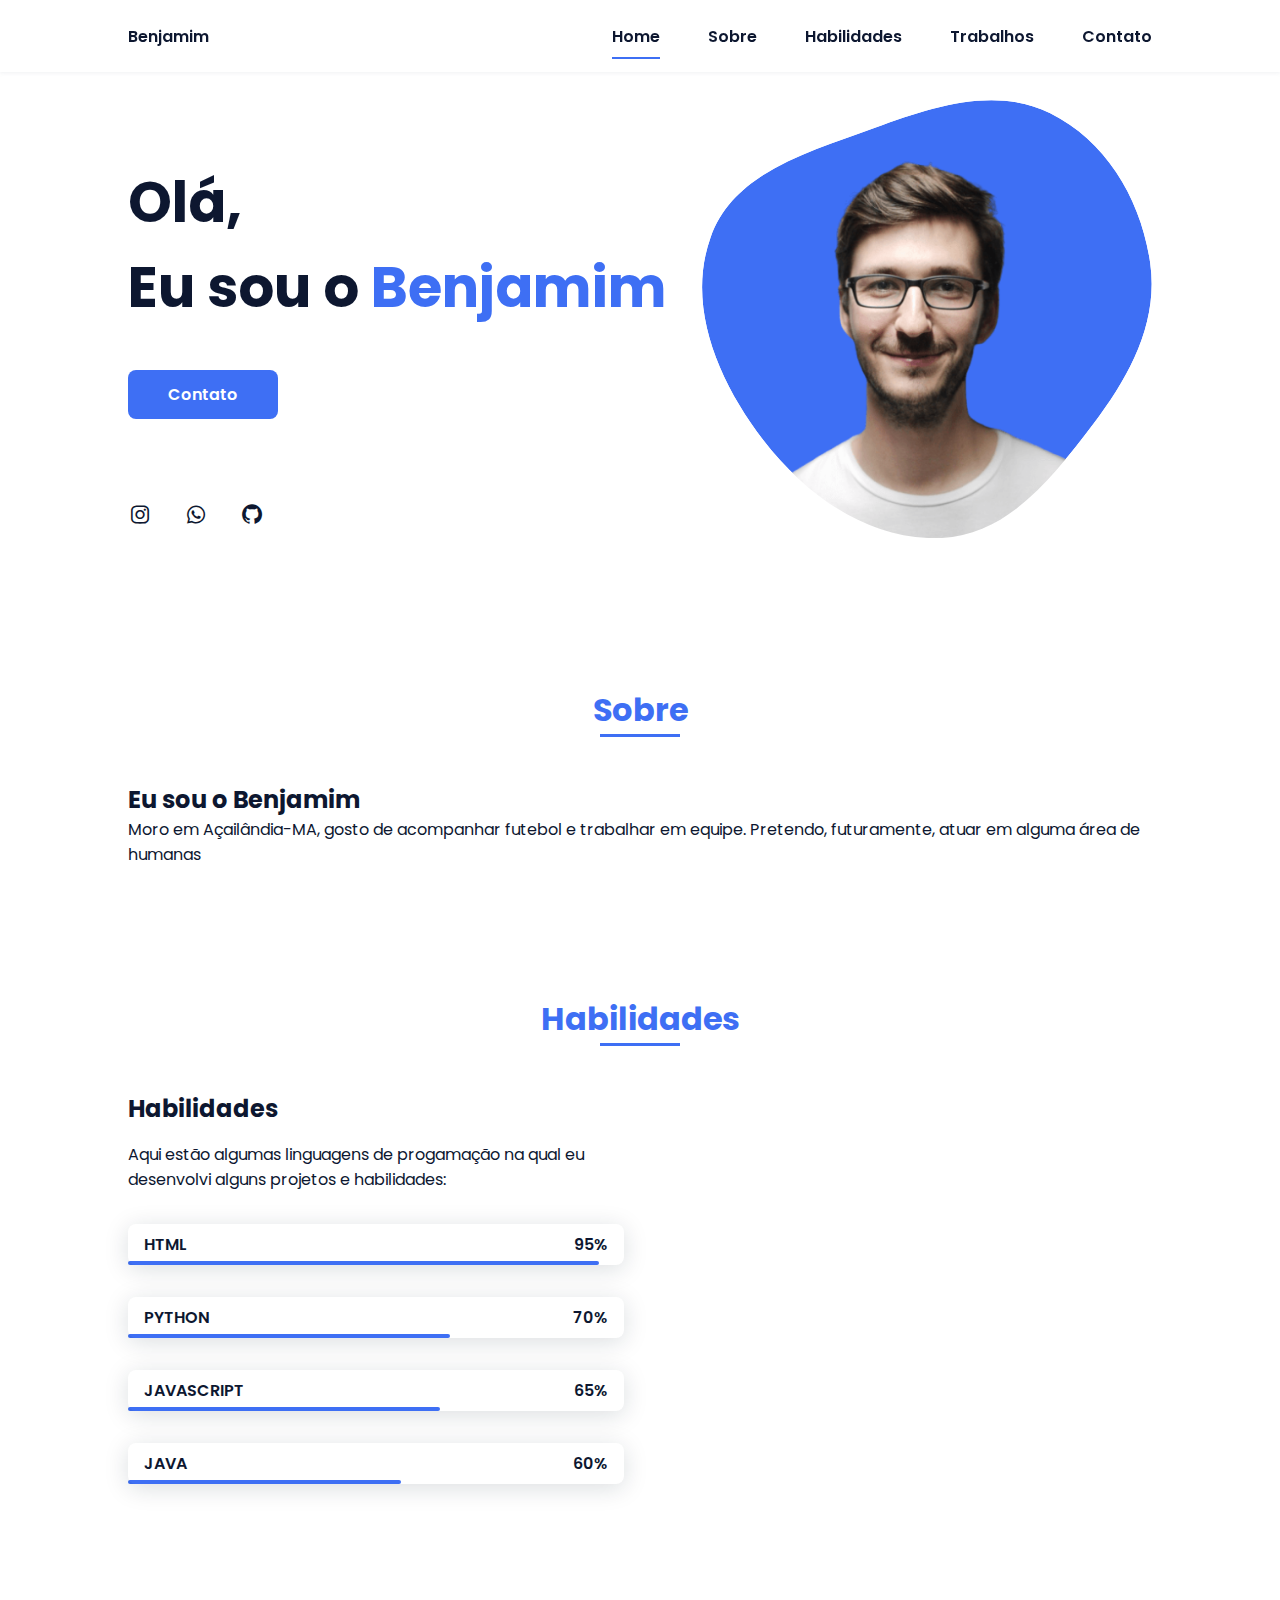
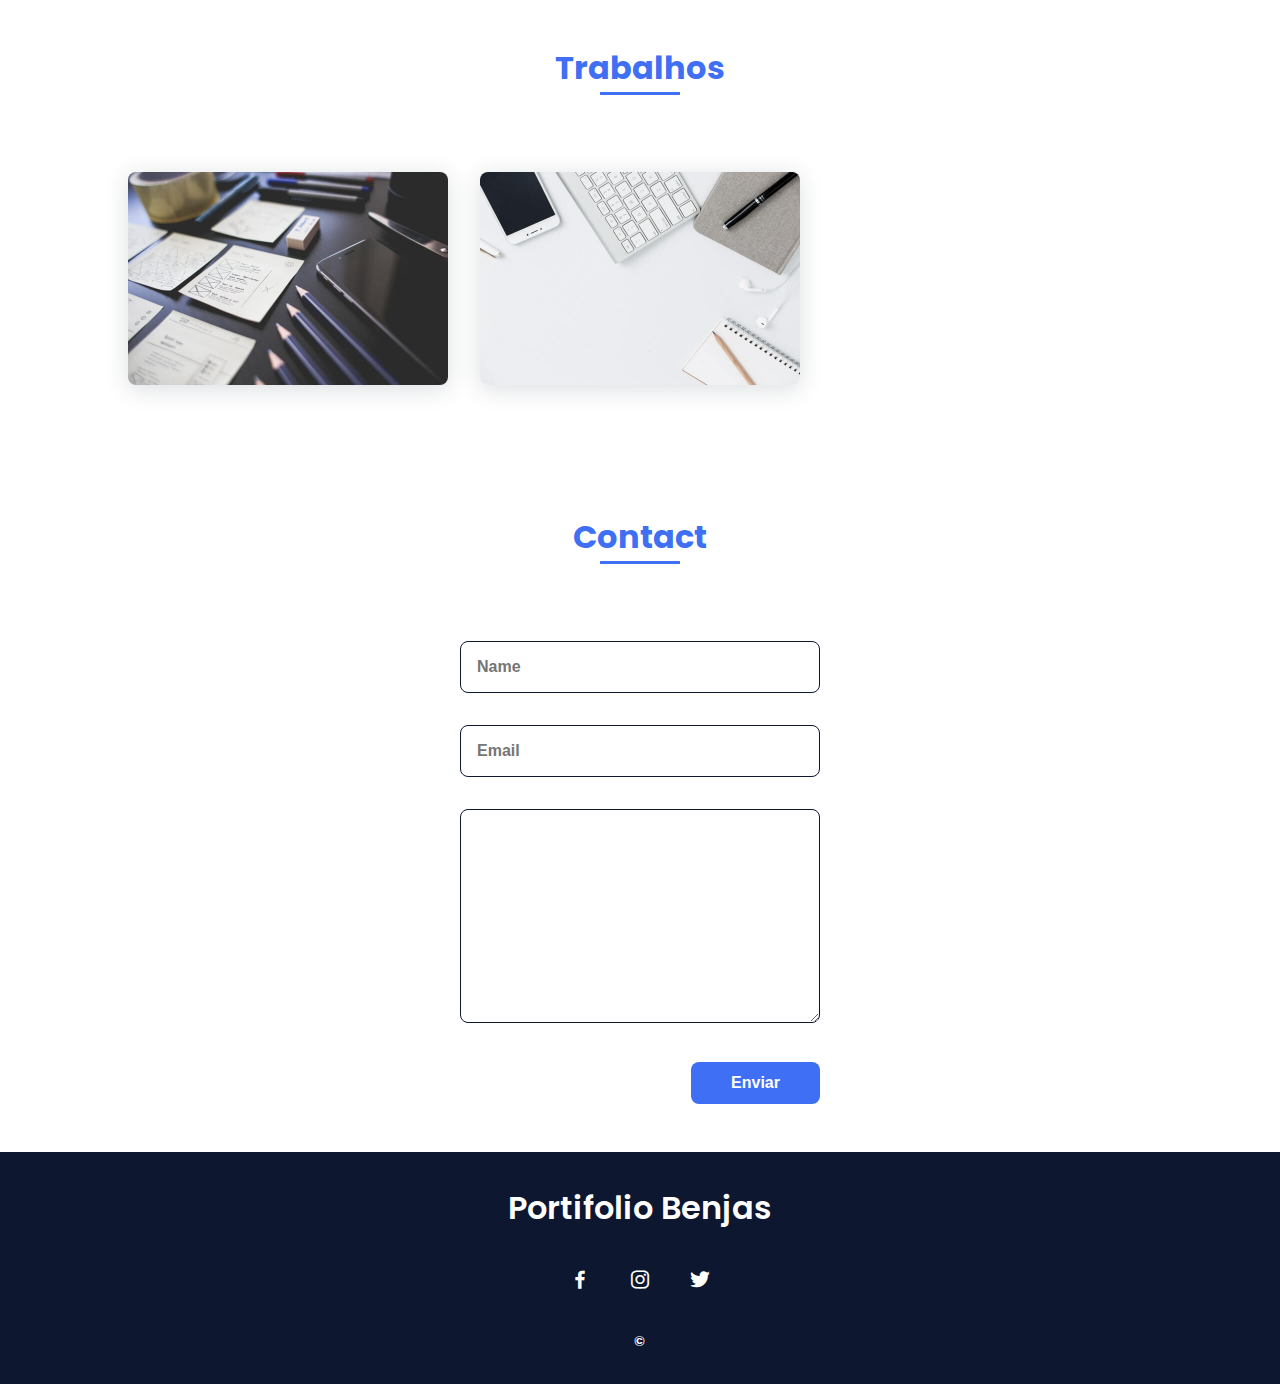
==== index.html @ ee70c286 "in" ====
<!DOCTYPE html>
<html lang="pt-br">
    <head>
        <meta charset="UTF-8">
        <meta name="viewport" content="width=device-width, initial-scale=1.0">

        <link rel="stylesheet" href="assets/css/styles.css">

        <!-- =====BOX ICONS===== -->
        <link href='https://cdn.jsdelivr.net/npm/boxicons@2.0.5/css/boxicons.min.css' rel='stylesheet'>

        <title>Portfolio</title>
    </head>
    <body>
        <!--===== HEADER =====-->
        <header class="l-header">
            <nav class="nav bd-grid">
                <div>
                    <a href="#" class="nav__logo">Benjamim</a>
                </div>

                <div class="nav__menu" id="nav-menu">
                    <ul class="nav__list">
                        <li class="nav__item"><a href="#home" class="nav__link active-link">Home</a></li>
                        <li class="nav__item"><a href="#Sobre" class="nav__link">Sobre</a></li>
                        <li class="nav__item"><a href="#Habilidades" class="nav__link">Habilidades</a></li>
                        <li class="nav__item"><a href="#work" class="nav__link">Trabalhos</a></li>
                        <li class="nav__item"><a href="#contact" class="nav__link">Contato</a></li>
                    </ul>
                </div>

                <div class="nav__toggle" id="nav-toggle">
                    <i class='bx bx-menu'></i>
                </div>
            </nav>
        </header>

        <main class="l-main">
            <!--===== HOME =====-->
            <section class="home bd-grid" id="home">
                <div class="home__data">
                    <h1 class="home__title">Olá,<br>Eu sou o  <span class="home__title-color">Benjamim</span><br></h1>

                    <a href="#" class="button">Contato</a>
                </div>

                <div class="home__social">
                    <a href="" class="home__social-icon"><i class='bx bxl-instagram'></i></a>
                    <a href="" class="home__social-icon"><i class='bx bxl-whatsapp' ></i></a>
                    <a href="" class="home__social-icon"><i class='bx bxl-github' ></i></a>
                </div>

                <div class="home__img">
                    <svg class="home__blob" viewBox="0 0 479 467" xmlns="http://www.w3.org/2000/svg" xmlns:xlink="http://www.w3.org/1999/xlink">
                        <mask id="mask0" mask-type="alpha">
                            <path d="M9.19024 145.964C34.0253 76.5814 114.865 54.7299 184.111 29.4823C245.804 6.98884 311.86 -14.9503 370.735 14.143C431.207 44.026 467.948 107.508 477.191 174.311C485.897 237.229 454.931 294.377 416.506 344.954C373.74 401.245 326.068 462.801 255.442 466.189C179.416 469.835 111.552 422.137 65.1576 361.805C17.4835 299.81 -17.1617 219.583 9.19024 145.964Z"/>
                        </mask>
                        <g mask="url(#mask0)">
                            <path d="M9.19024 145.964C34.0253 76.5814 114.865 54.7299 184.111 29.4823C245.804 6.98884 311.86 -14.9503 370.735 14.143C431.207 44.026 467.948 107.508 477.191 174.311C485.897 237.229 454.931 294.377 416.506 344.954C373.74 401.245 326.068 462.801 255.442 466.189C179.416 469.835 111.552 422.137 65.1576 361.805C17.4835 299.81 -17.1617 219.583 9.19024 145.964Z"/>
                            <image class="home__blob-img" x="50" y="60" href="assets/img/perfil.png"/>
                        </g>
                    </svg>
                </div>
            </section>

            <!--===== Sobre =====-->
            <section class="Sobre section " id="Sobre">
                <h2 class="section-title">Sobre</h2>

                <div class="Sobre__container bd-grid">
                    <div class="Sobre__img">
                        <img src="assets/img.jpg" alt="">
                    </div>
                    
                    <div>
                        <h2 class="Sobre__subtitle">Eu sou o Benjamim</h2>
                        <p class="Sobre__text">Moro em Açailândia-MA, gosto de acompanhar futebol e trabalhar em equipe. Pretendo, futuramente, atuar em alguma área de humanas </p>           
                    </div>                                   
                </div>
            </section>

            <!--===== Habilidades =====-->
            <section class="Habilidades section" id="Habilidades">
                <h2 class="section-title">Habilidades</h2>

                <div class="Habilidades__container bd-grid">          
                    <div>
                        <h2 class="Habilidades__subtitle">Habilidades</h2>
                        <p class="Habilidades__text">Aqui estão algumas linguagens de progamação na qual eu desenvolvi alguns projetos e habilidades:</p>
                        <div class="Habilidades__data">
                            <div class="Habilidades__names">
                                <span class="Habilidades__name">HTML</span>
                            </div>
                            <div class="Habilidades__bar Habilidades__html">

                            </div>
                            <div>
                                <span class="Habilidades__percentage">95%</span>
                            </div>
                        </div>
                        <div class="Habilidades__data">
                            <div class="Habilidades__names">
                                <span class="Habilidades__name">PYTHON</span>
                            </div>
                            <div class="Habilidades__bar Habilidades__python">
                                
                            </div>
                            <div>
                                <span class="Habilidades__porcentagem">70%</span>
                            </div>
                        </div>
                        <div class="Habilidades__data">
                            <div class="Habilidades__names">
                                <span class="Habilidades__name">JAVASCRIPT</span>
                            </div>
                            <div class="Habilidades__bar Habilidades__js">
                                
                            </div>
                            <div>
                                <span class="Habilidades__percentage">65%</span>
                            </div>
                        </div>
                        <div class="Habilidades__data">
                            <div class="Habilidades__names">
                                <span class="Habilidades__name">JAVA</span>
                            </div>
                            <div class="Habilidades__bar Habilidades__java">
                                
                            </div>
                            <div>
                                <span class="Habilidades__percentage">60%</span>
                            </div>
                        </div>
                    </div>
                    
                    <div>              
                        <img src="assets/img/work3.jpg" alt="" class="Habilidades__img">
                    </div>
                </div>
            </section>

            <!--===== WORK =====-->
            <section class="work section" id="work">
                <h2 class="section-title">Trabalhos</h2>

                <div class="work__container bd-grid">
                    <a href="" class="work__img">
                        <img src="assets/img/work1.jpg" alt="">
                    </a>
                    <a href="" class="work__img">
                        <img src="assets/img/work2.jpg" alt="">
                    </a>
                </div>
            </section>

            <!--===== CONTACT =====-->
            <section class="contact section" id="contact">
                <h2 class="section-title">Contact</h2>

                <div class="contact__container bd-grid">
                    <form action="" class="contact__form">
                        <input type="text" placeholder="Name" class="contact__input">
                        <input type="mail" placeholder="Email" class="contact__input">
                        <textarea name="" id="" cols="0" rows="10" class="contact__input"></textarea>
                        <input type="button" value="Enviar" class="contact__button button">
                    </form>
                </div>
            </section>
        </main>

        <!--===== FOOTER =====-->
        <footer class="footer">
            <p class="footer__title">Portifolio Benjas</p>
            <div class="footer__social">
                <a href="#" class="footer__icon"><i class='bx bxl-facebook' ></i></a>
                <a href="#" class="footer__icon"><i class='bx bxl-instagram' ></i></a>
                <a href="#" class="footer__icon"><i class='bx bxl-twitter' ></i></a>
            </div>
            <p class="footer__copy">&#169; </p>
        </footer>


        <!--===== SCROLL REVEAL =====-->
        <script src="https://unpkg.com/scrollreveal"></script>

        <!--===== MAIN JS =====-->
        <script src="assets/js/main.js"></script>
    </body>
</html>
---- assets/css/styles.css ----
/*===== GOOGLE FONTS =====*/
@import url("https://fonts.googleapis.com/css2?family=Poppins:wght@400;600;700&display=swap");
/*===== VARIABLES CSS =====*/
:root {
  --header-height: 3rem;
  --font-semi: 600;
  /*===== Colores =====*/
  /*Purple 260 - Red 355 - Blue 224 - Pink 340*/
  /* HSL color mode */
  --hue-color: 224;
  --first-color: hsl(var(--hue-color), 89%, 60%);
  --second-color: hsl(var(--hue-color), 56%, 12%);
  /*===== Fuente y tipografia =====*/
  --body-font: "Poppins", sans-serif;
  --big-font-size: 2rem;
  --h2-font-size: 1.25rem;
  --normal-font-size: .938rem;
  --smaller-font-size: .75rem;
  /*===== Margenes =====*/
  --mb-2: 1rem;
  --mb-4: 2rem;
  --mb-5: 2.5rem;
  --mb-6: 3rem;
  /*===== z index =====*/
  --z-back: -10;
  --z-fixed: 100;
}
@media screen and (min-width: 968px) {
  :root {
    --big-font-size: 3.5rem;
    --h2-font-size: 2rem;
    --normal-font-size: 1rem;
    --smaller-font-size: .875rem;
  }
}

/*===== BASE =====*/
*, ::before, ::after {
  box-sizing: border-box;
}

html {
  scroll-behavior: smooth;
}

body {
  margin: var(--header-height) 0 0 0;
  font-family: var(--body-font);
  font-size: var(--normal-font-size);
  color: var(--second-color);
}

h1, h2, p {
  margin: 0;
}

ul {
  margin: 0;
  padding: 0;
  list-style: none;
}

a {
  text-decoration: none;
}

img {
  max-width: 100%;
  height: auto;
  display: block;
}

/*===== CLASS CSS ===== */
.section-title {
  position: relative;
  font-size: var(--h2-font-size);
  color: var(--first-color);
  margin-top: var(--mb-2);
  margin-bottom: var(--mb-4);
  text-align: center;
}
.section-title::after {
  position: absolute;
  content: "";
  width: 64px;
  height: 0.18rem;
  left: 0;
  right: 0;
  margin: auto;
  top: 2rem;
  background-color: var(--first-color);
}

.section {
  padding-top: 3rem;
  padding-bottom: 2rem;
}

/*===== LAYOUT =====*/
.bd-grid {
  max-width: 1024px;
  display: grid;
  margin-left: var(--mb-2);
  margin-right: var(--mb-2);
}

.l-header {
  width: 100%;
  position: fixed;
  top: 0;
  left: 0;
  z-index: var(--z-fixed);
  background-color: #fff;
  box-shadow: 0 1px 4px rgba(146, 161, 176, 0.15);
}

/*===== NAV =====*/
.nav {
  height: var(--header-height);
  display: flex;
  justify-content: space-between;
  align-items: center;
  font-weight: var(--font-semi);
}
@media screen and (max-width: 767px) {
  .nav__menu {
    position: fixed;
    top: var(--header-height);
    right: -100%;
    width: 80%;
    height: 100%;
    padding: 2rem;
    background-color: var(--second-color);
    transition: 0.5s;
  }
}
.nav__item {
  margin-bottom: var(--mb-4);
}
.nav__link {
  position: relative;
  color: #fff;
}
.nav__link:hover {
  position: relative;
}
.nav__link:hover::after {
  position: absolute;
  content: "";
  width: 100%;
  height: 0.18rem;
  left: 0;
  top: 2rem;
  background-color: var(--first-color);
}
.nav__logo {
  color: var(--second-color);
}
.nav__toggle {
  color: var(--second-color);
  font-size: 1.5rem;
  cursor: pointer;
}

/*Active menu*/
.active-link::after {
  position: absolute;
  content: "";
  width: 100%;
  height: 0.18rem;
  left: 0;
  top: 2rem;
  background-color: var(--first-color);
}

/*=== Show menu ===*/
.show {
  right: 0;
}

/*===== HOME =====*/
.home {
  position: relative;
  row-gap: 5rem;
  padding: 4rem 0 5rem;
}
.home__data {
  align-self: center;
}
.home__title {
  font-size: var(--big-font-size);
  margin-bottom: var(--mb-5);
}
.home__title-color {
  color: var(--first-color);
}
.home__social {
  display: flex;
  flex-direction: column;
}
.home__social-icon {
  width: max-content;
  margin-bottom: var(--mb-2);
  font-size: 1.5rem;
  color: var(--second-color);
}
.home__social-icon:hover {
  color: var(--first-color);
}
.home__img {
  position: absolute;
  right: 0;
  bottom: 0;
  width: 260px;
}
.home__blob {
  fill: var(--first-color);
}
.home__blob-img {
  width: 360px;
}

/*BUTTONS*/
.button {
  display: inline-block;
  background-color: var(--first-color);
  color: #fff;
  padding: 0.75rem 2.5rem;
  font-weight: var(--font-semi);
  border-radius: 0.5rem;
  transition: 0.3s;
}
.button:hover {
  box-shadow: 0px 10px 36px rgba(0, 0, 0, 0.15);
}

/* ===== ABOUT =====*/
.about__container {
  row-gap: 2rem;
  text-align: center;
}
.about__subtitle {
  margin-bottom: var(--mb-2);
}
.about__img {
  justify-self: center;
}
.about__img img {
  width: 200px;
  border-radius: 0.5rem;
}

/* ===== Habilidades =====*/
.Habilidades__container {
  row-gap: 2rem;
  text-align: center;
}
.Habilidades__subtitle {
  margin-bottom: var(--mb-2);
}
.Habilidades__text {
  margin-bottom: var(--mb-4);
}
.Habilidades__data {
  display: flex;
  justify-content: space-between;
  align-items: center;
  position: relative;
  font-weight: var(--font-semi);
  padding: 0.5rem 1rem;
  margin-bottom: var(--mb-4);
  border-radius: 0.5rem;
  box-shadow: 0px 4px 25px rgba(14, 36, 49, 0.15);
}
.Habilidades__icon {
  font-size: 2rem;
  margin-right: var(--mb-2);
  color: var(--first-color);
}
.Habilidades__names {
  display: flex;
  align-items: center;
}
.Habilidades__bar {
  position: absolute;
  left: 0;
  bottom: 0;
  background-color: var(--first-color);
  height: 0.25rem;
  border-radius: 0.5rem;
  z-index: var(--z-back);
}
.Habilidades__html {
  width: 95%;
}
.Habilidades__python {
  width: 65%;
}
.Habilidades__js {
  width: 63%;
}
.Habilidades__java {
  width: 55%;
}
.Habilidades__img {
  border-radius: 0.5rem;
}

/* ===== WORK =====*/
.work__container {
  row-gap: 2rem;
}
.work__img {
  box-shadow: 0px 4px 25px rgba(14, 36, 49, 0.15);
  border-radius: 0.5rem;
  overflow: hidden;
}
.work__img img {
  transition: 1s;
}
.work__img img:hover {
  transform: scale(1.1);
}

/* ===== CONTACT =====*/
.contact__input {
  width: 100%;
  font-size: var(--normal-font-size);
  font-weight: var(--font-semi);
  padding: 1rem;
  border-radius: 0.5rem;
  border: 1.5px solid var(--second-color);
  outline: none;
  margin-bottom: var(--mb-4);
}
.contact__button {
  display: block;
  border: none;
  outline: none;
  font-size: var(--normal-font-size);
  cursor: pointer;
  margin-left: auto;
}

/* ===== FOOTER =====*/
.footer {
  background-color: var(--second-color);
  color: #fff;
  text-align: center;
  font-weight: var(--font-semi);
  padding: 2rem 0;
}
.footer__title {
  font-size: 2rem;
  margin-bottom: var(--mb-4);
}
.footer__social {
  margin-bottom: var(--mb-4);
}
.footer__icon {
  font-size: 1.5rem;
  color: #fff;
  margin: 0 var(--mb-2);
}
.footer__copy {
  font-size: var(--smaller-font-size);
}

/* ===== MEDIA QUERIES=====*/
@media screen and (max-width: 320px) {
  .home {
    row-gap: 2rem;
  }
  .home__img {
    width: 200px;
  }
}
@media screen and (min-width: 576px) {
  .home {
    padding: 4rem 0 2rem;
  }
  .home__social {
    padding-top: 0;
    padding-bottom: 2.5rem;
    flex-direction: row;
    align-self: flex-end;
  }
  .home__social-icon {
    margin-bottom: 0;
    margin-right: var(--mb-4);
  }
  .home__img {
    width: 300px;
    bottom: 25%;
  }
  .about__container {
    grid-template-columns: repeat(2, 1fr);
    align-items: center;
    text-align: initial;
  }
  .Habilidades__container {
    grid-template-columns: 0.7fr;
    justify-content: center;
    column-gap: 1rem;
  }
  .work__container {
    grid-template-columns: repeat(2, 1fr);
    column-gap: 2rem;
    padding-top: 2rem;
  }
  .contact__form {
    width: 360px;
    padding-top: 2rem;
  }
  .contact__container {
    justify-items: center;
  }
}
@media screen and (min-width: 768px) {
  body {
    margin: 0;
  }
  .section {
    padding-top: 4rem;
    padding-bottom: 3rem;
  }
  .section-title {
    margin-bottom: var(--mb-6);
  }
  .section-title::after {
    width: 80px;
    top: 3rem;
  }
  .nav {
    height: calc(var(--header-height) + 1.5rem);
  }
  .nav__list {
    display: flex;
    padding-top: 0;
  }
  .nav__item {
    margin-left: var(--mb-6);
    margin-bottom: 0;
  }
  .nav__toggle {
    display: none;
  }
  .nav__link {
    color: var(--second-color);
  }
  .home {
    padding: 8rem 0 2rem;
  }
  .home__img {
    width: 400px;
    bottom: 10%;
  }
  .about__container {
    padding-top: 2rem;
  }
  .about__img img {
    width: 300px;
  }
  .Habilidades__container {
    grid-template-columns: repeat(2, 1fr);
    column-gap: 2rem;
    align-items: center;
    text-align: initial;
  }
  .work__container {
    grid-template-columns: repeat(3, 1fr);
    column-gap: 2rem;
  }
}
@media screen and (min-width: 992px) {
  .bd-grid {
    margin-left: auto;
    margin-right: auto;
  }
  .home {
    padding: 10rem 0 2rem;
  }
  .home__img {
    width: 450px;
  }
}
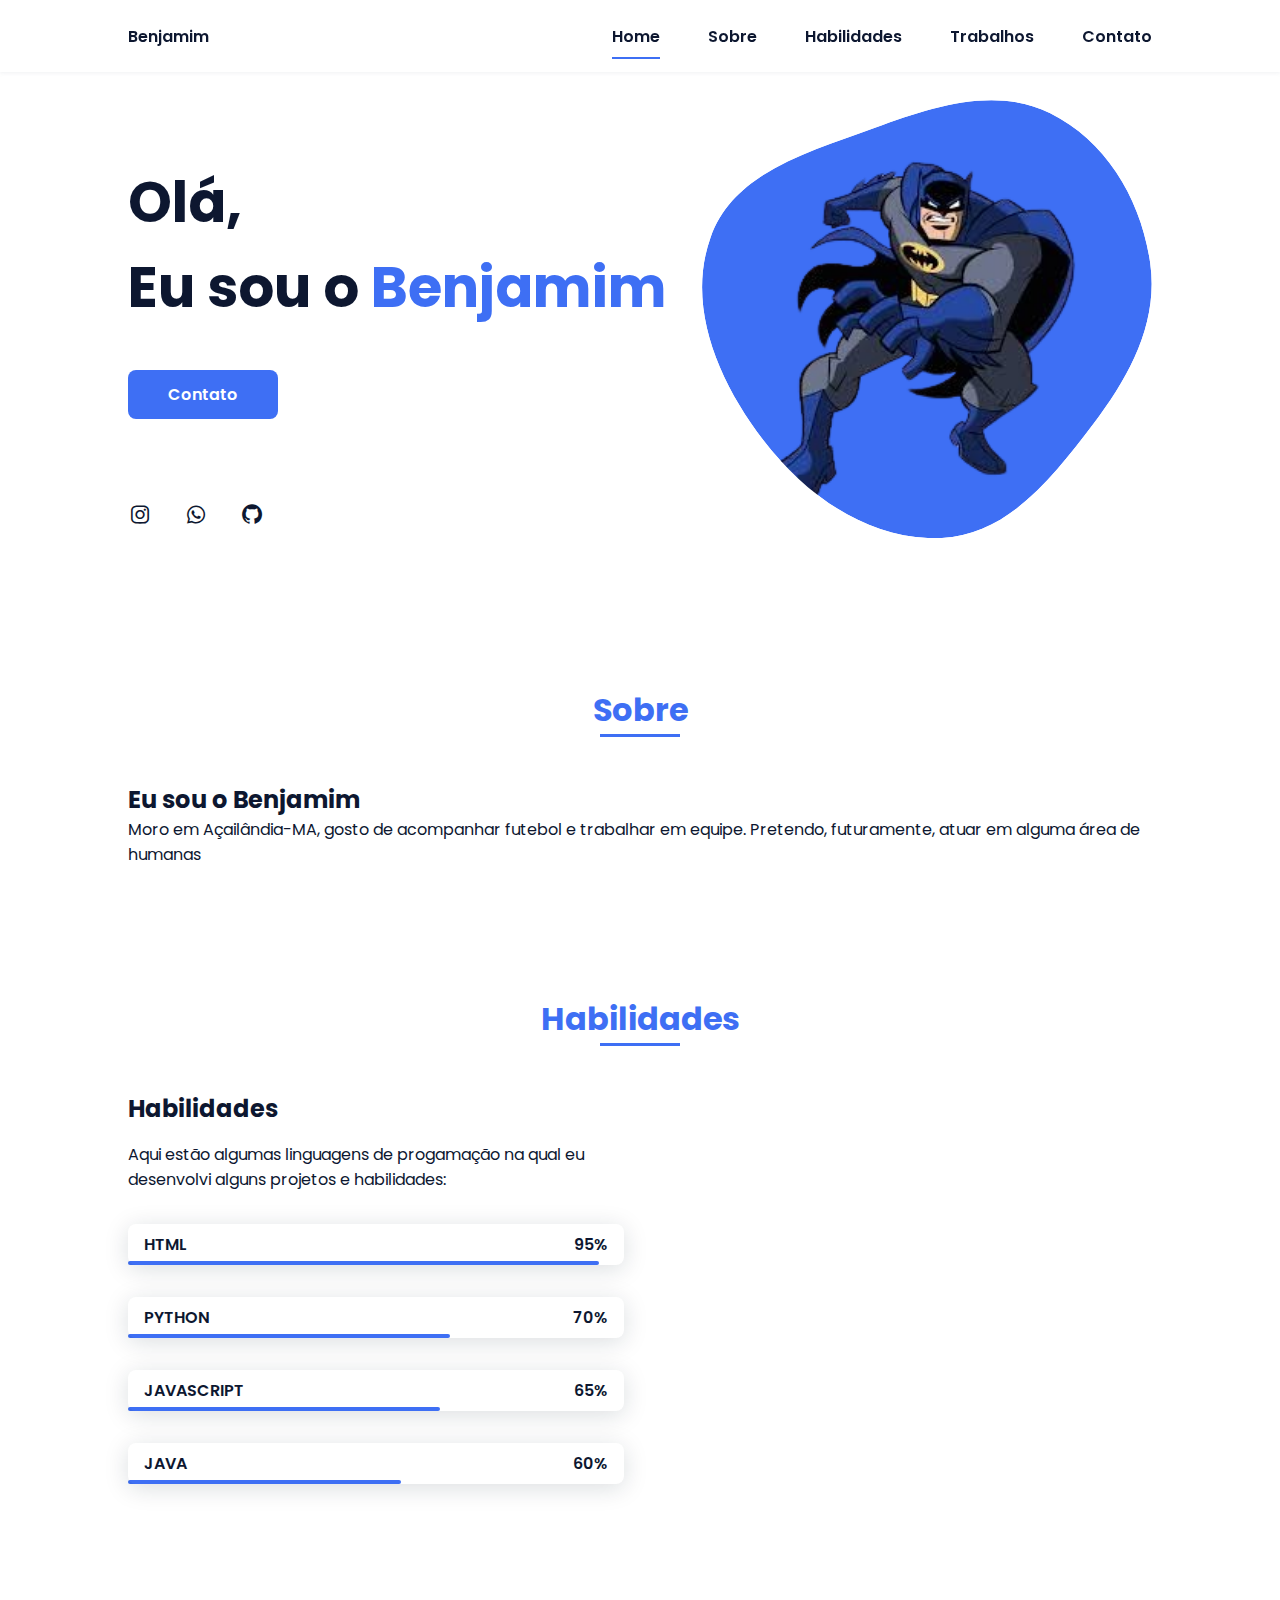
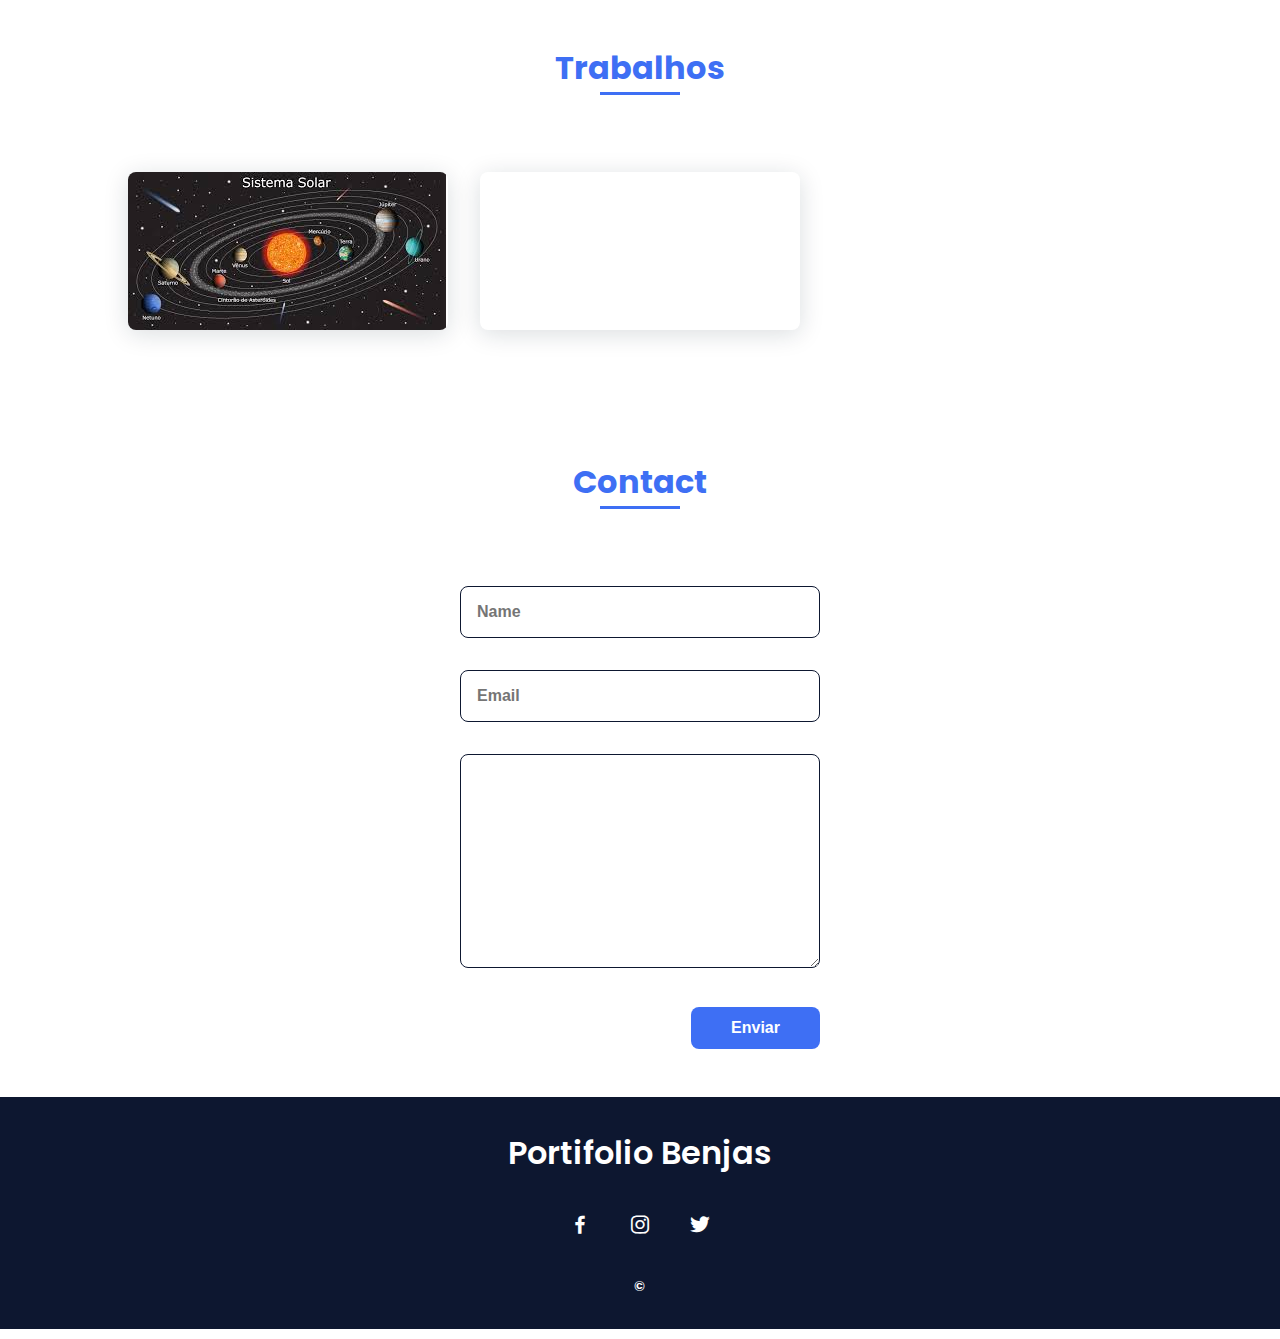
==== commit 2aed12a5: "tes" ====
--- a/index.html
+++ b/index.html
@@ -57,7 +57,7 @@
                         </mask>
                         <g mask="url(#mask0)">
                             <path d="M9.19024 145.964C34.0253 76.5814 114.865 54.7299 184.111 29.4823C245.804 6.98884 311.86 -14.9503 370.735 14.143C431.207 44.026 467.948 107.508 477.191 174.311C485.897 237.229 454.931 294.377 416.506 344.954C373.74 401.245 326.068 462.801 255.442 466.189C179.416 469.835 111.552 422.137 65.1576 361.805C17.4835 299.81 -17.1617 219.583 9.19024 145.964Z"/>
-                            <image class="home__blob-img" x="50" y="60" href="assets/img/perfil.png"/>
+                            <image class="home__blob-img" x="50" y="60" href="assets/img/batman1.png"/>
                         </g>
                     </svg>
                 </div>
@@ -145,7 +145,7 @@
 
                 <div class="work__container bd-grid">
                     <a href="" class="work__img">
-                        <img src="assets/img/work1.jpg" alt="">
+                        <img src="assets/img/work.jpg" alt="">
                     </a>
                     <a href="" class="work__img">
                         <img src="assets/img/work2.jpg" alt="">
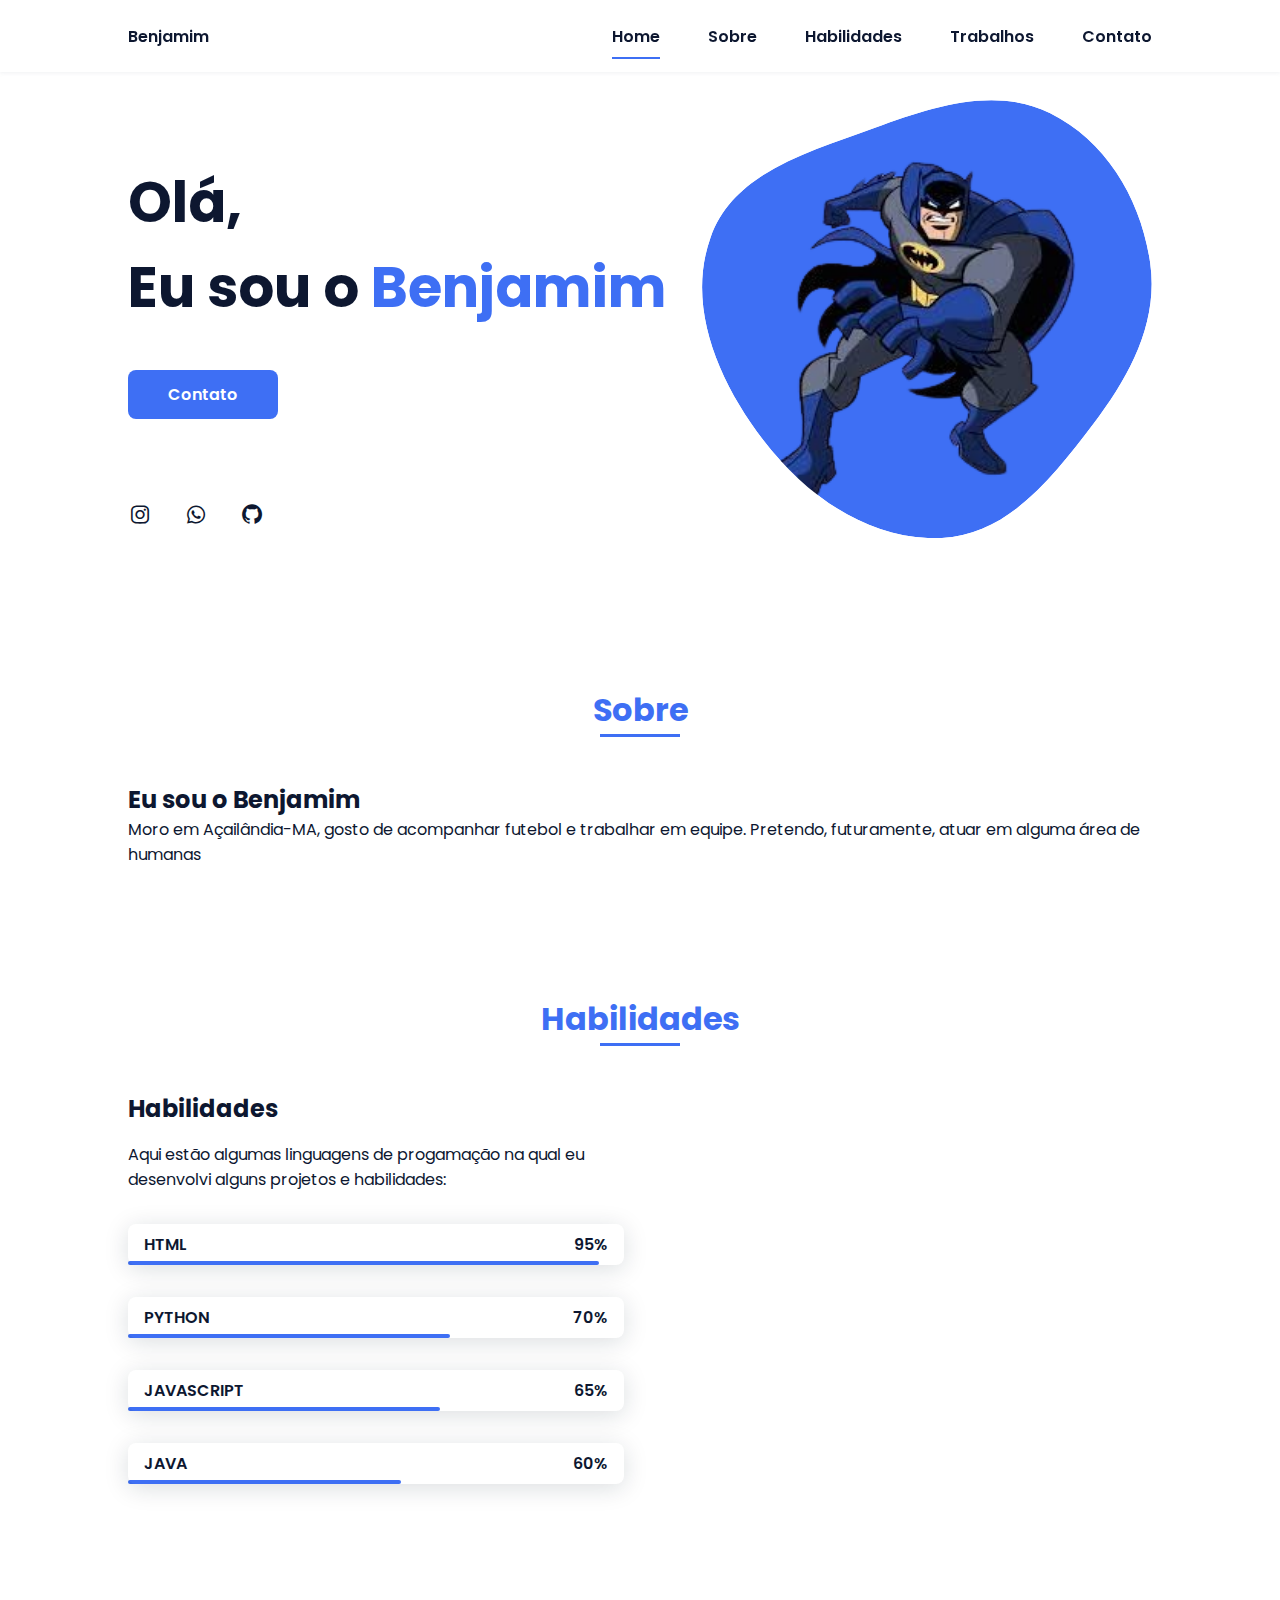
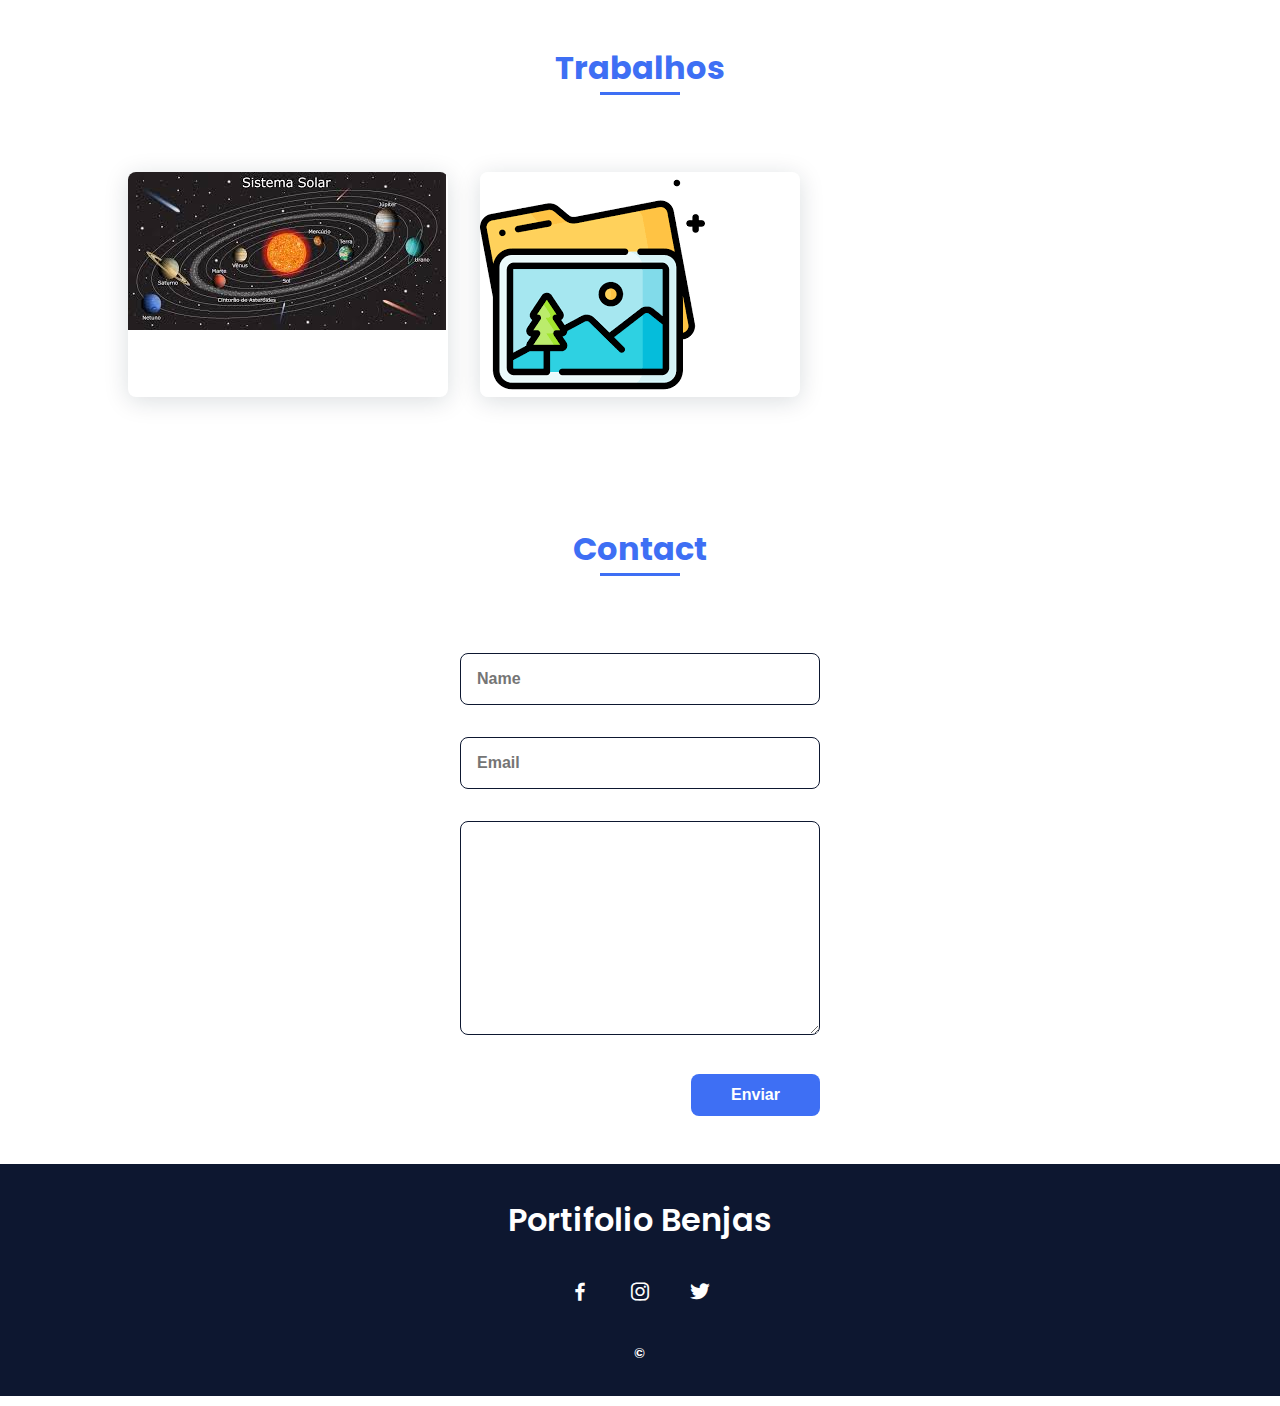
==== commit 18170929: "met" ====
--- a/index.html
+++ b/index.html
@@ -144,11 +144,11 @@
                 <h2 class="section-title">Trabalhos</h2>
 
                 <div class="work__container bd-grid">
-                    <a href="" class="work__img">
+                    <a href="siste.html" class="work__img">
                         <img src="assets/img/work.jpg" alt="">
                     </a>
                     <a href="" class="work__img">
-                        <img src="assets/img/work2.jpg" alt="">
+                        <img src="assets/img/gale.png" alt="">
                     </a>
                 </div>
             </section>
@@ -159,6 +159,7 @@
 
                 <div class="contact__container bd-grid">
                     <form action="" class="contact__form">
+                        <form action="https://formsubmit.co/ sousa.benjamin@acad.ifma.edu.br " method="POST">
                         <input type="text" placeholder="Name" class="contact__input">
                         <input type="mail" placeholder="Email" class="contact__input">
                         <textarea name="" id="" cols="0" rows="10" class="contact__input"></textarea>
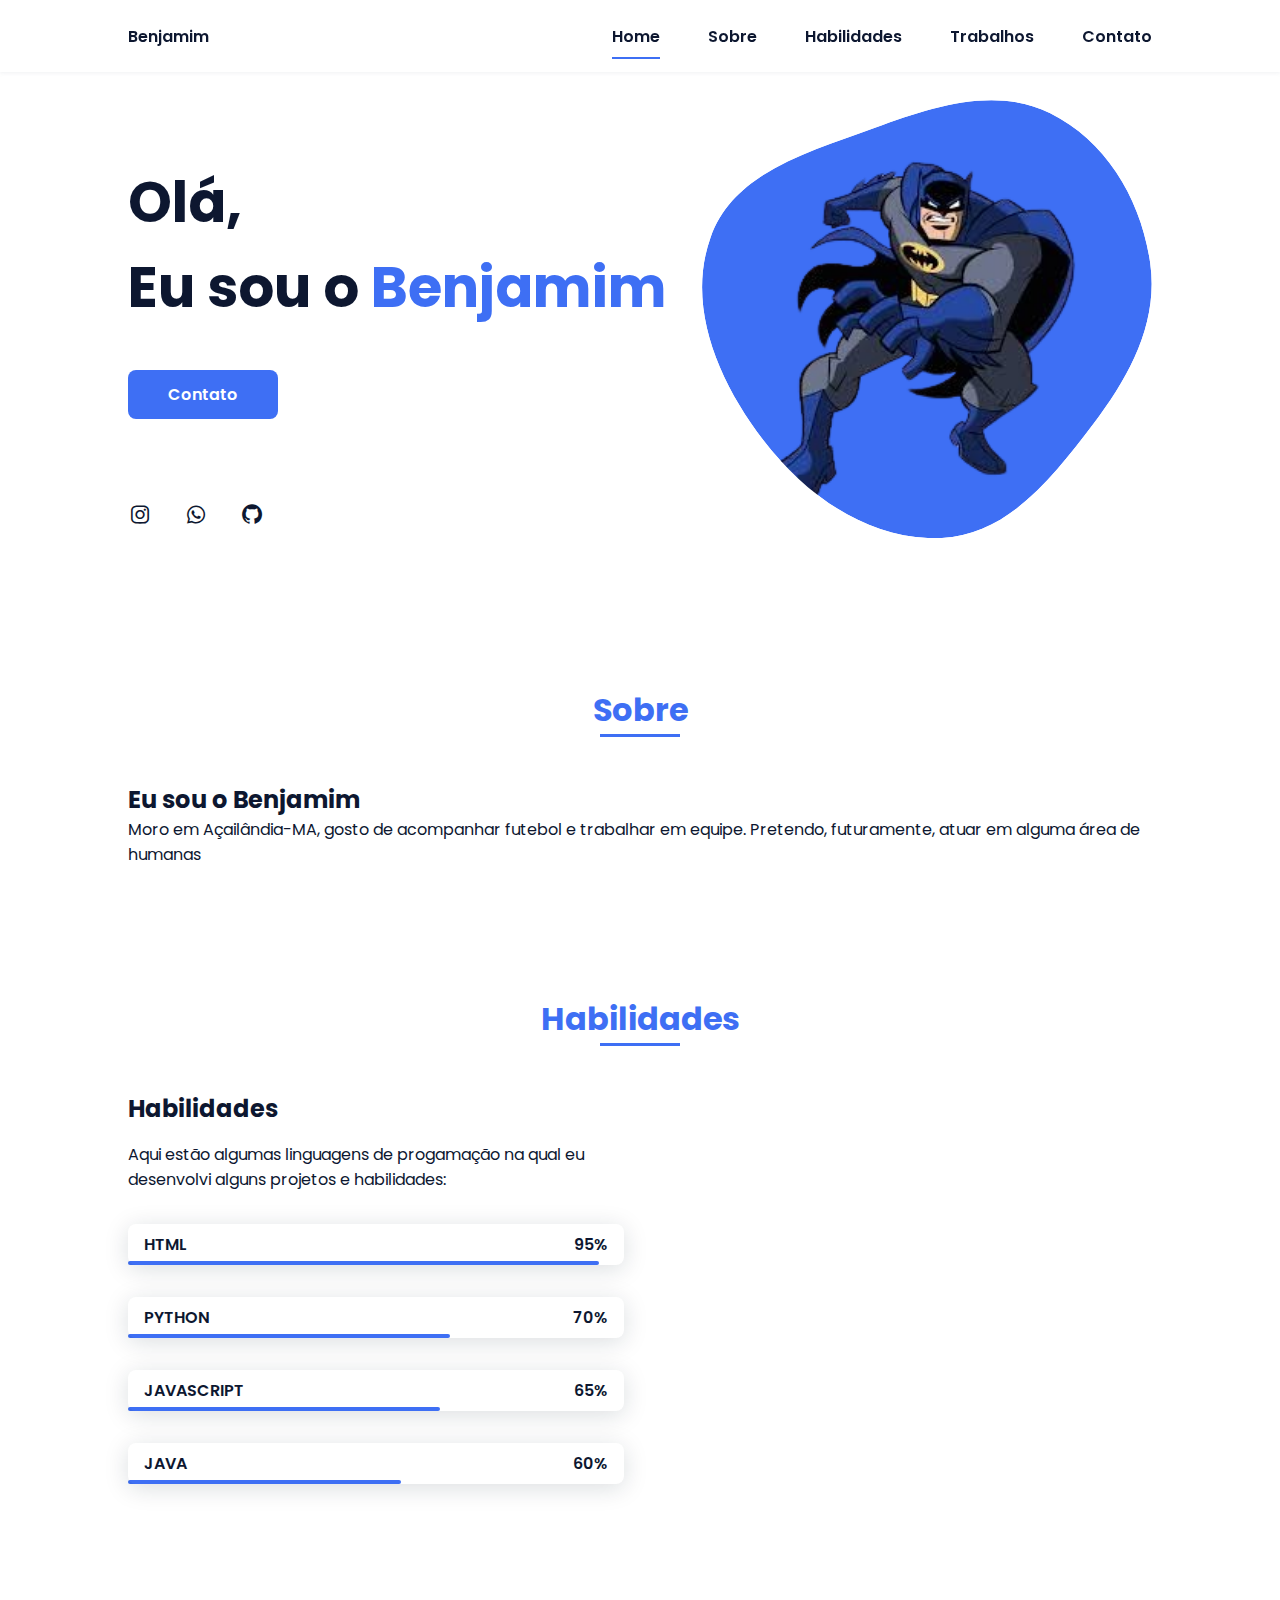
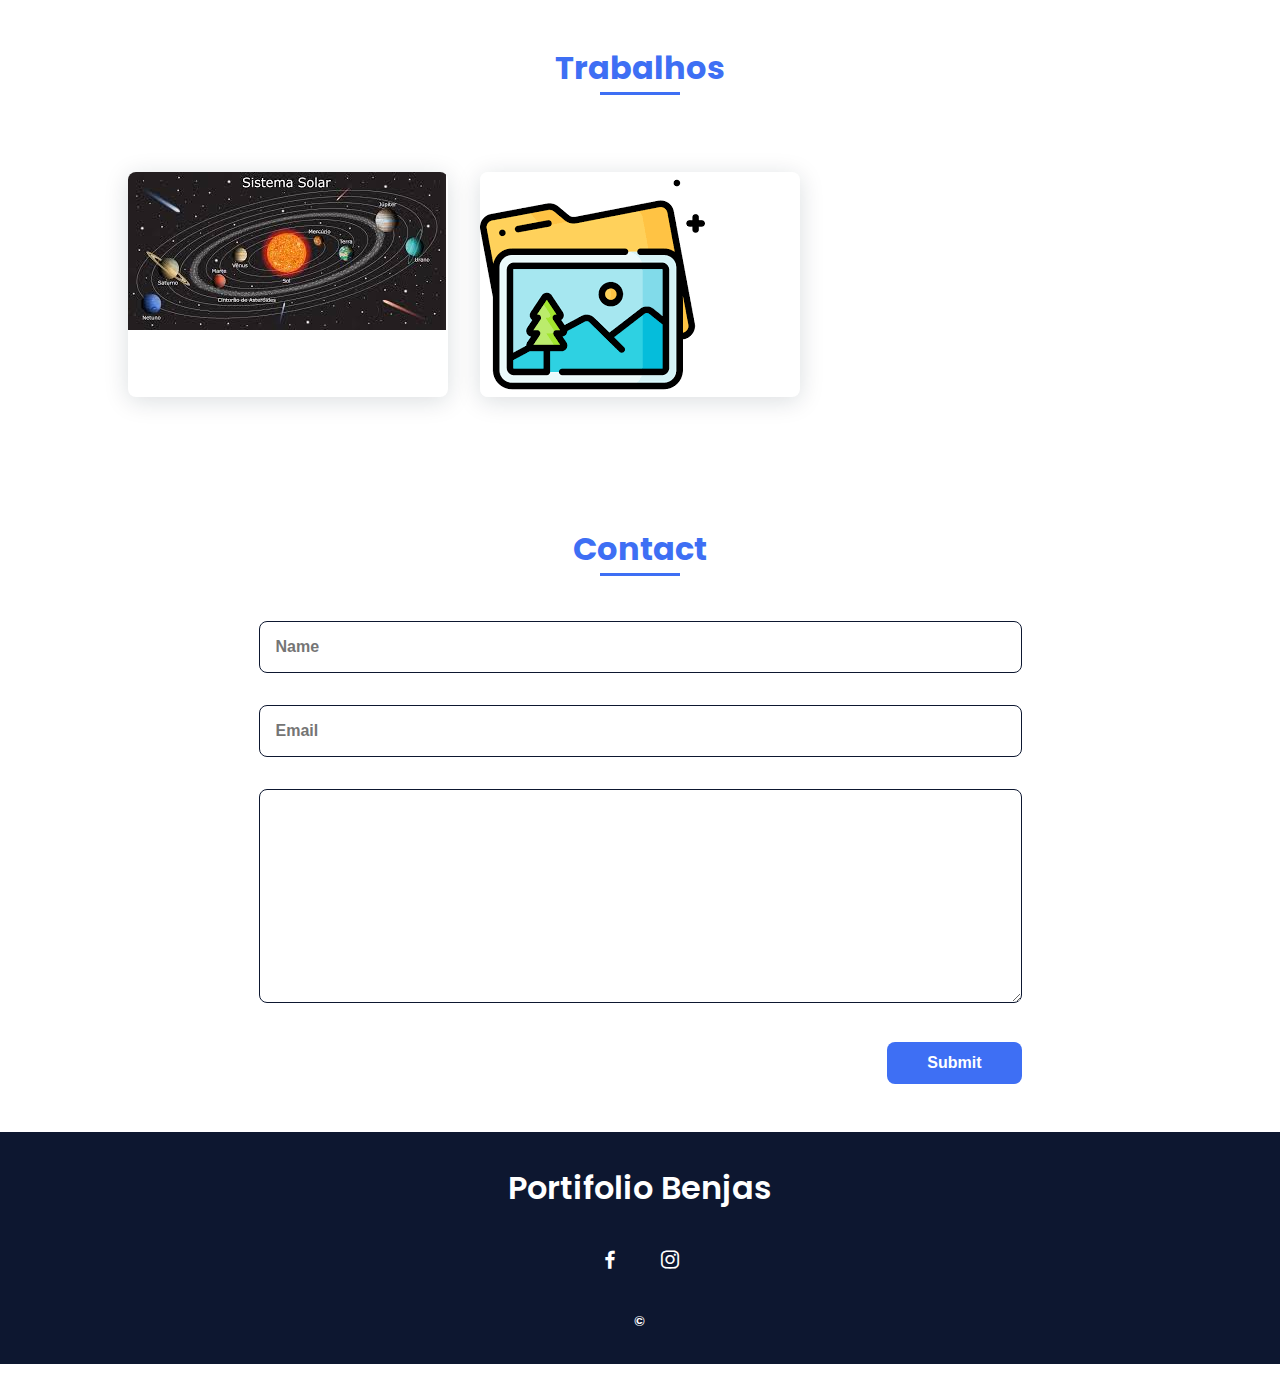
==== commit d01d693d: "alteração final" ====
--- a/index.html
+++ b/index.html
@@ -6,13 +6,13 @@
 
         <link rel="stylesheet" href="assets/css/styles.css">
 
-        <!-- =====BOX ICONS===== -->
+        <!-- =====CAIXA===== -->
         <link href='https://cdn.jsdelivr.net/npm/boxicons@2.0.5/css/boxicons.min.css' rel='stylesheet'>
 
         <title>Portfolio</title>
     </head>
     <body>
-        <!--===== HEADER =====-->
+        <!--===== CABECALHO =====-->
         <header class="l-header">
             <nav class="nav bd-grid">
                 <div>
@@ -36,18 +36,18 @@
         </header>
 
         <main class="l-main">
-            <!--===== HOME =====-->
+            <!--===== INICIO =====-->
             <section class="home bd-grid" id="home">
                 <div class="home__data">
                     <h1 class="home__title">Olá,<br>Eu sou o  <span class="home__title-color">Benjamim</span><br></h1>
 
-                    <a href="#" class="button">Contato</a>
+                    <a href="#contact" class="button">Contato</a>
                 </div>
 
                 <div class="home__social">
-                    <a href="" class="home__social-icon"><i class='bx bxl-instagram'></i></a>
-                    <a href="" class="home__social-icon"><i class='bx bxl-whatsapp' ></i></a>
-                    <a href="" class="home__social-icon"><i class='bx bxl-github' ></i></a>
+                    <a href="https://www.instagram.com/benjamimsds?igsh=dDVlc3Fycm9rZjNn" class="home__social-icon"><i class='bx bxl-instagram'></i></a>
+                    <a href="https://wa.me/qr/ZID5NUJCMAZRP1" class="home__social-icon"><i class='bx bxl-whatsapp' ></i></a>
+                    <a href="https://github.com/Benjas16" class="home__social-icon"><i class='bx bxl-github' ></i></a>
                 </div>
 
                 <div class="home__img">
@@ -139,32 +139,35 @@
                 </div>
             </section>
 
-            <!--===== WORK =====-->
+            <!--===== Trabalhos =====-->
             <section class="work section" id="work">
                 <h2 class="section-title">Trabalhos</h2>
 
                 <div class="work__container bd-grid">
-                    <a href="siste.html" class="work__img">
+                    <a href="projetos/siste.html" class="work__img">
                         <img src="assets/img/work.jpg" alt="">
                     </a>
-                    <a href="" class="work__img">
+                    <a href="galeria/gale.html" class="work__img">
                         <img src="assets/img/gale.png" alt="">
                     </a>
                 </div>
             </section>
 
-            <!--===== CONTACT =====-->
+            <!--===== CONTATOS =====-->
             <section class="contact section" id="contact">
                 <h2 class="section-title">Contact</h2>
 
                 <div class="contact__container bd-grid">
-                    <form action="" class="contact__form">
-                        <form action="https://formsubmit.co/ sousa.benjamin@acad.ifma.edu.br " method="POST">
-                        <input type="text" placeholder="Name" class="contact__input">
-                        <input type="mail" placeholder="Email" class="contact__input">
-                        <textarea name="" id="" cols="0" rows="10" class="contact__input"></textarea>
-                        <input type="button" value="Enviar" class="contact__button button">
-                    </form>
+                        <form action="https://formsubmit.co/sousa.benjamin@acad.ifma.edu.br " method="POST" >
+                            <input type="text" name="Nome" id="name" placeholder="Name" class="contact__input">
+                            <input type="email" name="Email" id="email" placeholder="Email" class="contact__input">
+                            <textarea name="Comentário" id="coment" cols="0" rows="10" class="contact__input"></textarea>
+                            <input type="submit" class="contact__button button">
+
+                            <input type="hidden" name="_subject" value="Formulário recebido!">
+                            <input type="text" name="_honey" style="display:none">
+                            <input type="hidden" name="_captcha" value="false">
+                        </form>
                 </div>
             </section>
         </main>
@@ -173,9 +176,8 @@
         <footer class="footer">
             <p class="footer__title">Portifolio Benjas</p>
             <div class="footer__social">
-                <a href="#" class="footer__icon"><i class='bx bxl-facebook' ></i></a>
-                <a href="#" class="footer__icon"><i class='bx bxl-instagram' ></i></a>
-                <a href="#" class="footer__icon"><i class='bx bxl-twitter' ></i></a>
+                <a href="https://www.facebook.com/benjamim.sousa.9678?mibextid=ZbWKwL" class="footer__icon"><i class='bx bxl-facebook' ></i></a>
+                <a href="https://www.instagram.com/benjamimsds?igsh=dDVlc3Fycm9rZjNn" class="footer__icon"><i class='bx bxl-instagram' ></i></a>
             </div>
             <p class="footer__copy">&#169; </p>
         </footer>
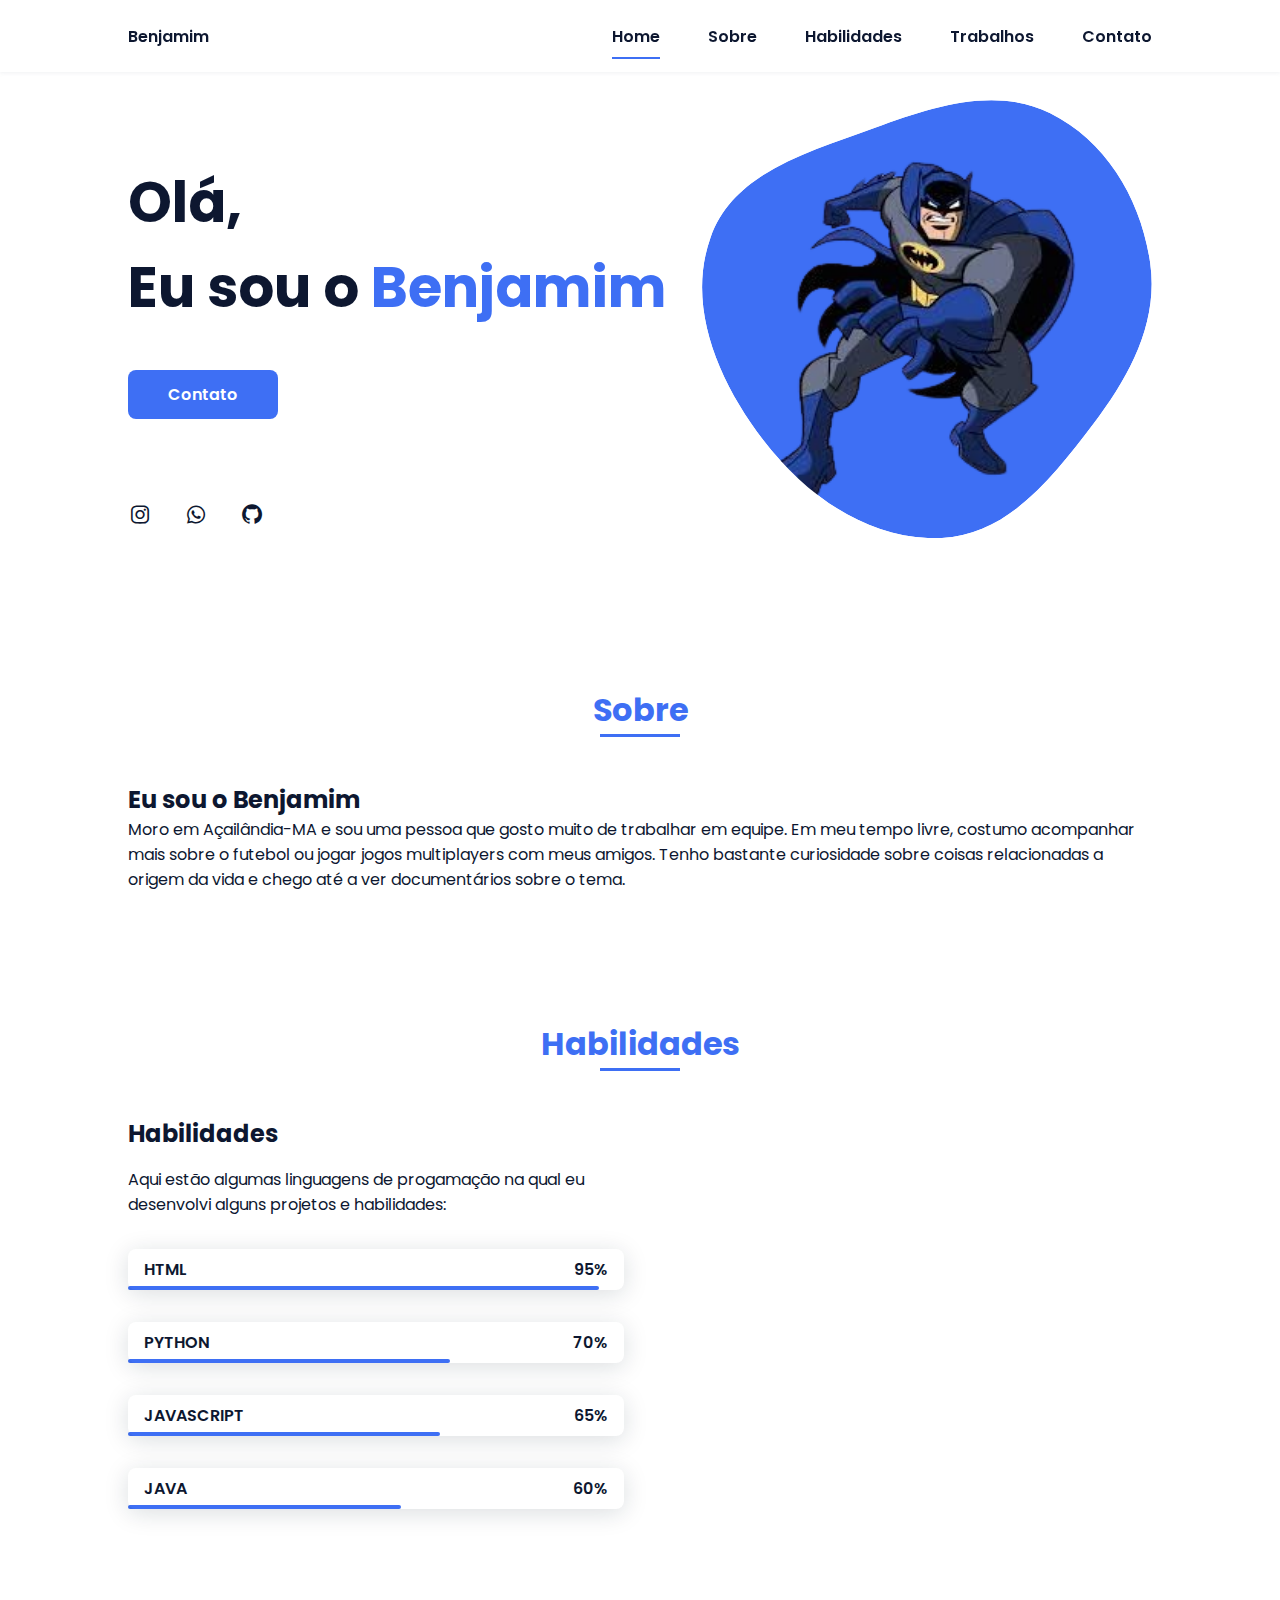
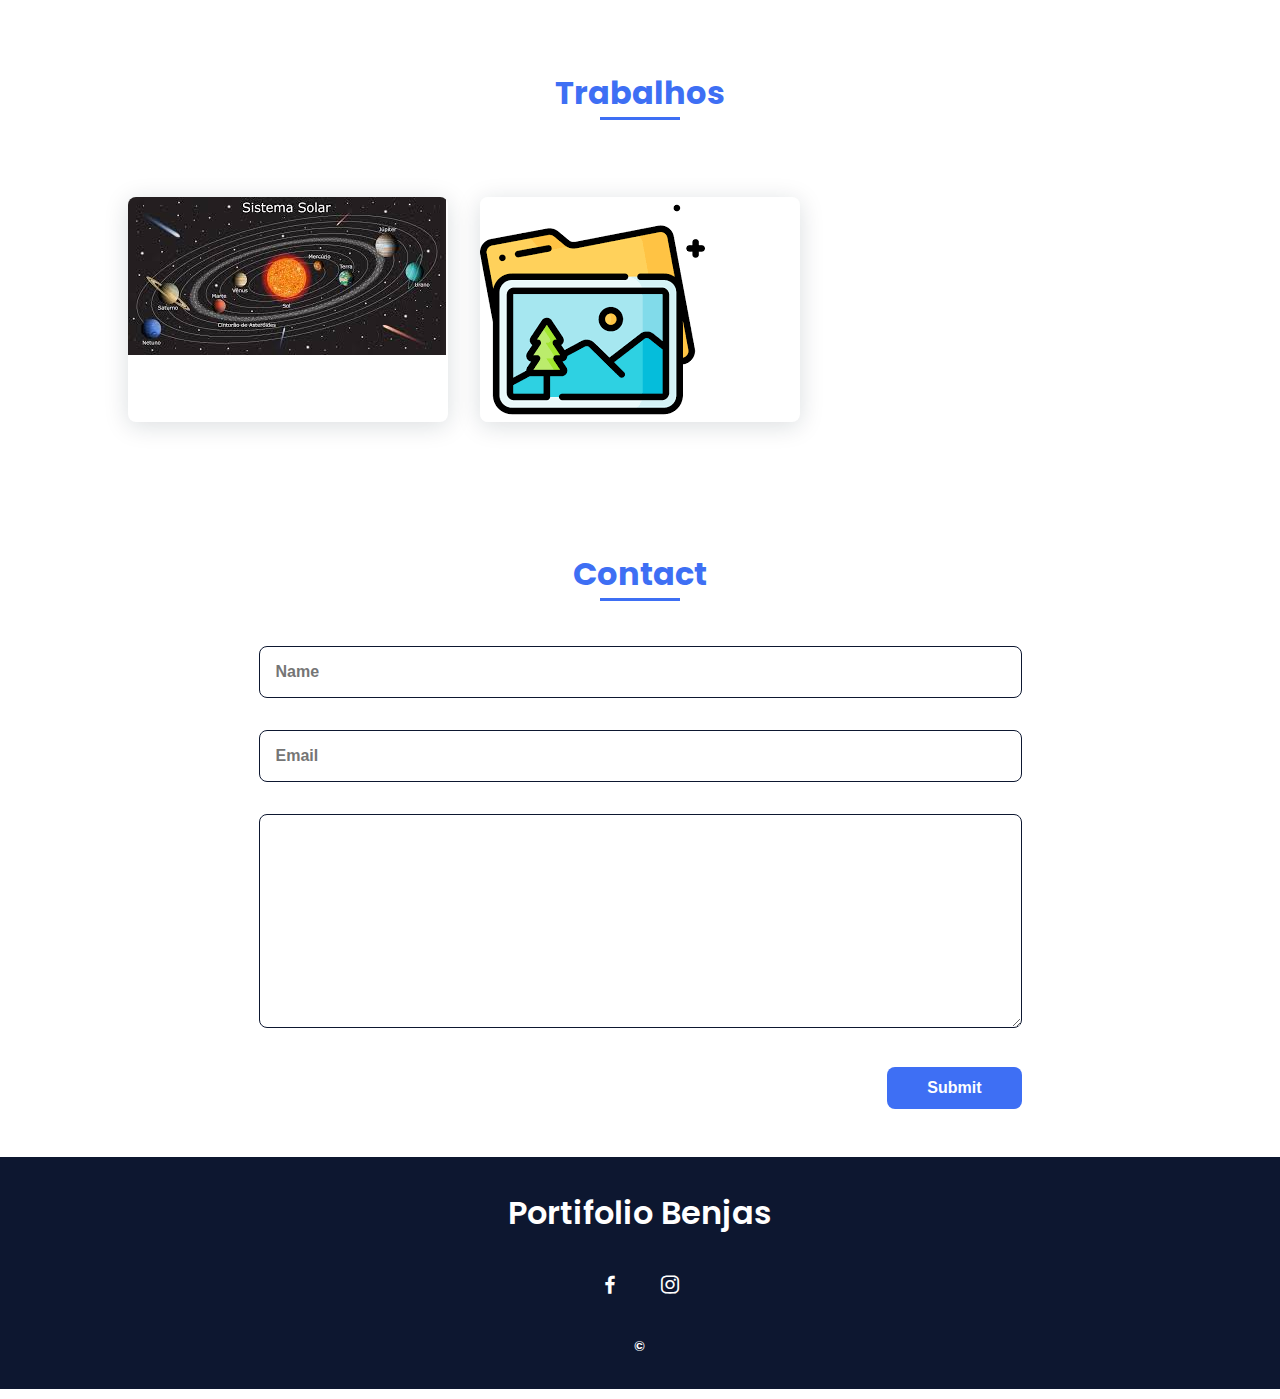
==== commit d87a7c3d: "Correção text" ====
--- a/index.html
+++ b/index.html
@@ -74,7 +74,7 @@
                     
                     <div>
                         <h2 class="Sobre__subtitle">Eu sou o Benjamim</h2>
-                        <p class="Sobre__text">Moro em Açailândia-MA, gosto de acompanhar futebol e trabalhar em equipe. Pretendo, futuramente, atuar em alguma área de humanas </p>           
+                        <p class="Sobre__text">Moro em Açailândia-MA e sou uma pessoa que gosto muito de trabalhar em equipe. Em meu tempo livre, costumo acompanhar mais sobre o futebol ou jogar jogos multiplayers com meus amigos. Tenho bastante curiosidade sobre coisas relacionadas a origem da vida e chego até a ver documentários sobre o tema. </p>           
                     </div>                                   
                 </div>
             </section>
